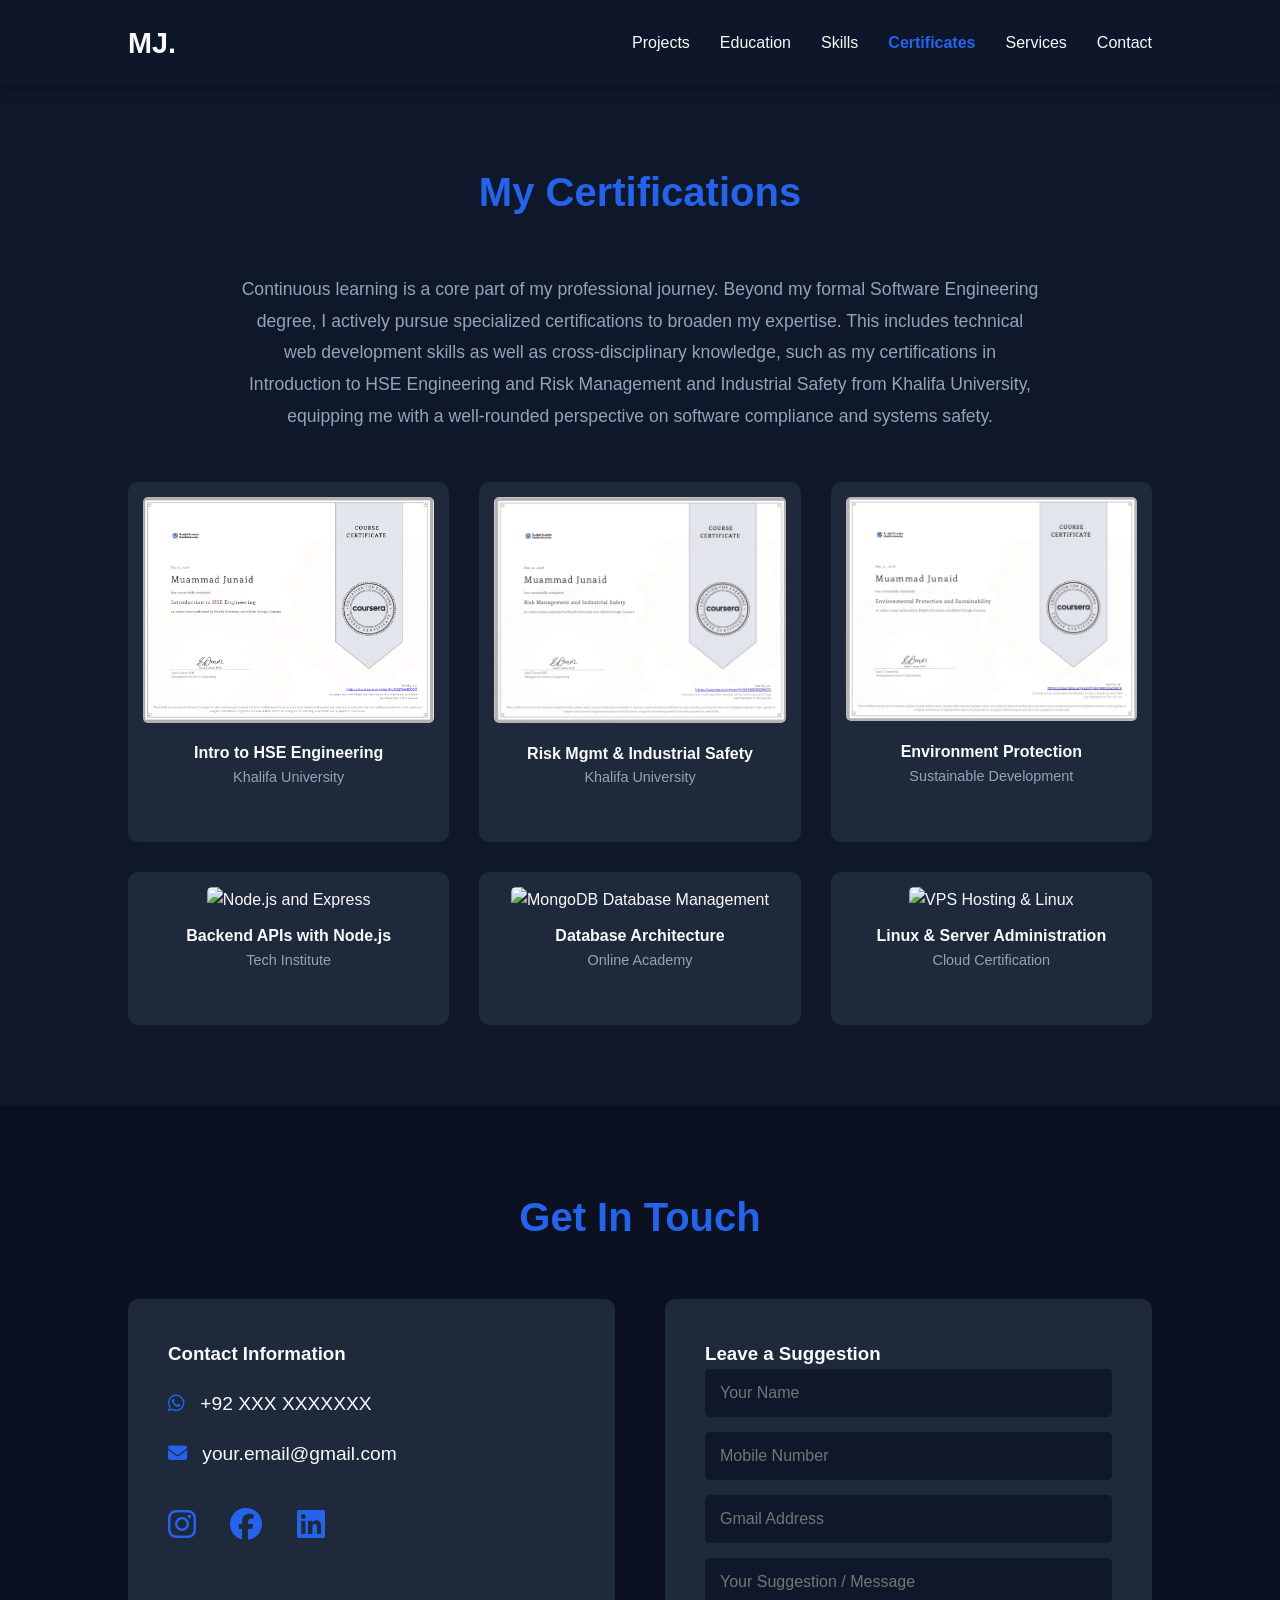
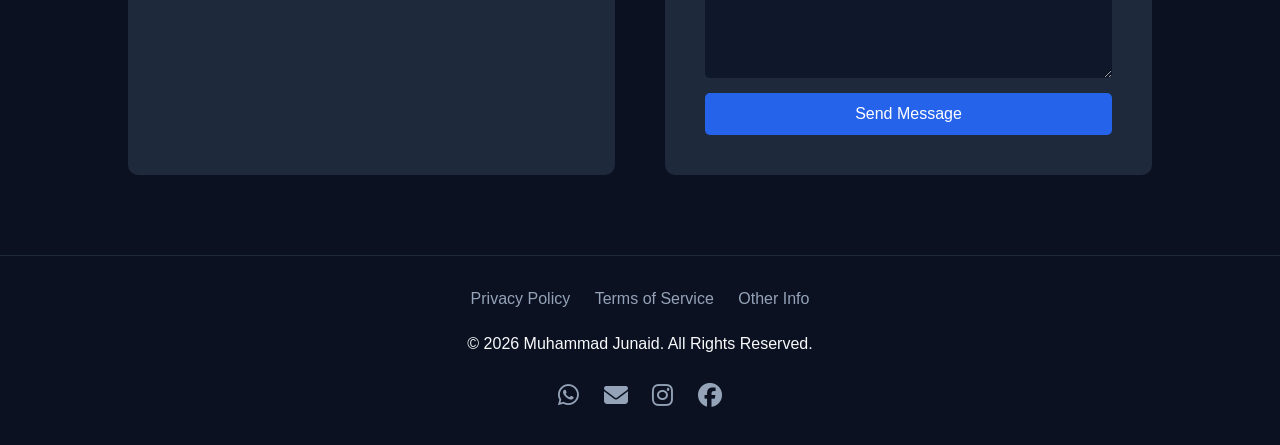
==== certificates.html @ 99971f5c "Add certificates page and portfolio assets" ====
<!DOCTYPE html>
<html lang="en">
<head>
    <meta charset="UTF-8">
    <meta name="viewport" content="width=device-width, initial-scale=1.0">
    <title>Muhammad Junaid - Certificates</title>
    <!-- Font Awesome for Icons -->
    <link rel="stylesheet" href="https://cdnjs.cloudflare.com/ajax/libs/font-awesome/6.4.0/css/all.min.css">
    
    <style>
        /* --- Global Styles --- */
        :root {
            --primary-color: #2563eb;
            --secondary-color: #1e40af;
            --dark-bg: #0f172a;
            --card-bg: #1e293b;
            --text-light: #f8fafc;
            --text-muted: #94a3b8;
        }

        * {
            margin: 0;
            padding: 0;
            box-sizing: border-box;
            font-family: 'Segoe UI', Tahoma, Geneva, Verdana, sans-serif;
        }

        html { scroll-behavior: smooth; }

        body {
            background-color: var(--dark-bg);
            color: var(--text-light);
            line-height: 1.6;
        }

        a {
            text-decoration: none;
            color: var(--text-light);
        }

        .section-padding { padding: 80px 10%; }
        .bg-alt { background-color: #0b1120; }
        .section-title {
            text-align: center;
            font-size: 2.5rem;
            margin-bottom: 50px;
            color: var(--primary-color);
        }

        .btn {
            display: inline-block;
            padding: 12px 28px;
            background-color: var(--primary-color);
            color: #fff;
            border: none;
            border-radius: 5px;
            font-size: 1rem;
            cursor: pointer;
            transition: 0.3s;
        }
        .btn:hover { background-color: var(--secondary-color); }

        /* --- Header & Nav --- */
        header {
            display: flex;
            justify-content: space-between;
            align-items: center;
            padding: 20px 10%;
            background-color: rgba(15, 23, 42, 0.95);
            position: fixed;
            width: 100%;
            top: 0;
            z-index: 1000;
            box-shadow: 0 2px 10px rgba(0,0,0,0.3);
        }

        .logo {
            font-size: 1.8rem;
            font-weight: bold;
            color: var(--primary-color);
        }

        .nav-links {
            list-style: none;
            display: flex;
            gap: 30px;
        }

        .nav-links a:hover { color: var(--primary-color); }
        .nav-links a.active {
            color: var(--primary-color);
            font-weight: bold;
        }

        .hamburger {
            display: none;
            font-size: 1.5rem;
            cursor: pointer;
        }

        /* --- Certificates Page Specifics --- */
        .cert-intro {
            max-width: 800px;
            margin: 0 auto 50px auto;
            text-align: center;
            font-size: 1.1rem;
            color: var(--text-muted);
            line-height: 1.8;
        }

        .grid-container {
            display: grid;
            grid-template-columns: repeat(auto-fit, minmax(280px, 1fr));
            gap: 30px;
        }

        .cert-card {
            background-color: var(--card-bg);
            padding: 15px;
            border-radius: 10px;
            text-align: center;
            transition: transform 0.3s;
        }

        .cert-card h4 {
            color: var(--text-light);
            margin-top: 10px;
        }
        
        .cert-card p {
            color: var(--text-muted);
            font-size: 0.9rem;
        }

        .interactive-cert {
            cursor: pointer;
            position: relative;
            overflow: hidden;
        }

        .interactive-cert img {
            width: 100%;
            border-radius: 5px;
            transition: transform 0.3s ease;
        }

        .interactive-cert:hover { transform: translateY(-10px); }
        .interactive-cert:hover img { transform: scale(1.05); }

        .click-hint {
            display: block;
            margin-top: 15px;
            font-size: 0.9rem;
            color: var(--primary-color);
            opacity: 0;
            transition: opacity 0.3s ease;
        }

        .interactive-cert:hover .click-hint { opacity: 1; }

        /* --- Image Modal (Popup) Styles --- */
        .modal {
            display: none; 
            position: fixed; 
            z-index: 2000; 
            padding-top: 100px; 
            left: 0;
            top: 0;
            width: 100%; 
            height: 100%; 
            overflow: auto; 
            background-color: rgba(0,0,0,0.9); 
        }

        .modal-content {
            margin: auto;
            display: block;
            width: 80%;
            max-width: 900px;
            border-radius: 8px;
            animation: zoom 0.3s ease;
        }

        #caption {
            margin: auto;
            display: block;
            width: 80%;
            max-width: 700px;
            text-align: center;
            color: #ccc;
            padding: 10px 0;
            height: 150px;
            font-size: 1.2rem;
        }

        @keyframes zoom {
            from {transform: scale(0)} 
            to {transform: scale(1)}
        }

        .close {
            position: absolute;
            top: 30px;
            right: 40px;
            color: #f1f1f1;
            font-size: 40px;
            font-weight: bold;
            transition: 0.3s;
            cursor: pointer;
        }

        .close:hover,
        .close:focus {
            color: #bbb;
            text-decoration: none;
        }

        /* --- Contact & Feedback --- */
        .contact-container {
            display: flex;
            gap: 50px;
            justify-content: space-between;
        }

        .contact-info, .feedback-form {
            flex: 1;
            background-color: var(--card-bg);
            padding: 40px;
            border-radius: 10px;
        }

        .contact-info p { margin: 20px 0; font-size: 1.2rem; }
        .contact-info i { color: var(--primary-color); margin-right: 10px; }

        .social-links-large { margin-top: 30px; }
        .social-links-large a {
            font-size: 2rem;
            margin-right: 20px;
            color: var(--text-muted);
            transition: 0.3s;
        }
        .social-links-large a:hover { color: var(--primary-color); }

        .feedback-form form {
            display: flex;
            flex-direction: column;
            gap: 15px;
        }

        .feedback-form input, .feedback-form textarea {
            padding: 15px;
            border-radius: 5px;
            border: none;
            background-color: #0f172a;
            color: #fff;
            font-size: 1rem;
        }

        /* --- Footer --- */
        footer {
            background-color: #0b1120;
            padding: 30px 10%;
            text-align: center;
            border-top: 1px solid #1e293b;
        }

        .footer-content {
            display: flex;
            flex-direction: column;
            align-items: center;
            gap: 20px;
        }

        .footer-links a { margin: 0 10px; color: var(--text-muted); }
        .footer-social a {
            font-size: 1.5rem;
            margin: 0 10px;
            color: var(--text-muted);
        }
        .footer-social a:hover, .footer-links a:hover { color: var(--primary-color); }

        /* --- Mobile Responsiveness --- */
        @media (max-width: 768px) {
            .contact-container { flex-direction: column; }
            .modal-content { width: 95%; }
            .nav-links {
                display: none;
                flex-direction: column;
                position: absolute;
                top: 70px;
                left: 0;
                width: 100%;
                background-color: rgba(15, 23, 42, 0.98);
                padding: 20px 0;
                text-align: center;
            }
            .nav-links.active { display: flex; }
            .hamburger { display: block; }
        }
    </style>
</head>
<body>
    <!-- Header & Navigation -->
    <header>
        <div class="logo">
            <a href="portfolio.html">MJ.</a>
        </div>
        <nav>
            <ul class="nav-links">
                <li><a href="index.html#projects">Projects</a></li>
                <li><a href="index.html#education">Education</a></li>
                <li><a href="index.html#skills">Skills</a></li>
                <li><a href="certificates.html" class="active">Certificates</a></li>
                <li><a href="index.html#services">Services</a></li>
                <li><a href="#contact">Contact</a></li>
            </ul>
            <div class="hamburger">
                <i class="fas fa-bars"></i>
            </div>
        </nav>
    </header>

    <!-- Certificates Detailed Section -->
    <section id="certificates-page" class="section-padding" style="margin-top: 80px;">
        <h2 class="section-title">My Certifications</h2>
        <div class="cert-intro">
            <p>Continuous learning is a core part of my professional journey. Beyond my formal Software Engineering degree, I actively pursue specialized certifications to broaden my expertise. This includes technical web development skills as well as cross-disciplinary knowledge, such as my certifications in Introduction to HSE Engineering and Risk Management and Industrial Safety from Khalifa University, equipping me with a well-rounded perspective on software compliance and systems safety.</p>
        </div>

        <div class="grid-container">
            <!-- Certificate 1 -->
            <div class="cert-card interactive-cert">
                <img src="/images/first.png" alt="Intro to HSE Engineering" class="cert-img">
                <h4>Intro to HSE Engineering</h4>
                <p>Khalifa University</p>
                <span class="click-hint"><i class="fas fa-search-plus"></i> Click to view</span>
            </div>
            <!-- Certificate 2 -->
            <div class="cert-card interactive-cert">
                <img src="/images/second.jpeg" alt="Risk Management & Industrial Safety" class="cert-img">
                <h4>Risk Mgmt & Industrial Safety</h4>
                <p>Khalifa University</p>
                <span class="click-hint"><i class="fas fa-search-plus"></i> Click to view</span>
            </div>
            <!-- Certificate 3 -->
            <div class="cert-card interactive-cert">
                <img src="/images/third.jpeg" alt="Environmental Science" class="cert-img">
                <h4>Environment Protection </h4>
                <p>Sustainable Development</p>
                <span class="click-hint"><i class="fas fa-search-plus"></i> Click to view</span>
            </div>
            <!-- Certificate 4 -->
            <div class="cert-card interactive-cert">
                <img src="https://via.placeholder.com/600x400?text=Node.js+and+Express" alt="Node.js and Express" class="cert-img">
                <h4>Backend APIs with Node.js</h4>
                <p>Tech Institute</p>
                <span class="click-hint"><i class="fas fa-search-plus"></i> Click to view</span>
            </div>
            <!-- Certificate 5 -->
            <div class="cert-card interactive-cert">
                <img src="https://via.placeholder.com/600x400?text=Database+Management" alt="MongoDB Database Management" class="cert-img">
                <h4>Database Architecture</h4>
                <p>Online Academy</p>
                <span class="click-hint"><i class="fas fa-search-plus"></i> Click to view</span>
            </div>
            <!-- Certificate 6 -->
            <div class="cert-card interactive-cert">
                <img src="https://via.placeholder.com/600x400?text=VPS+Hosting" alt="VPS Hosting & Linux" class="cert-img">
                <h4>Linux & Server Administration</h4>
                <p>Cloud Certification</p>
                <span class="click-hint"><i class="fas fa-search-plus"></i> Click to view</span>
            </div>
        </div>
    </section>

    <!-- The Image Modal (Hidden by default) -->
    <div id="imageModal" class="modal">
        <span class="close">&times;</span>
        <img class="modal-content" id="fullImage">
        <div id="caption"></div>
    </div>

    <!-- Contact & Feedback Section -->
    <section id="contact" class="section-padding bg-alt">
        <h2 class="section-title">Get In Touch</h2>
        <div class="contact-container">
            <div class="contact-info">
                <h3>Contact Information</h3>
                <p><i class="fab fa-whatsapp"></i> +92 XXX XXXXXXX</p>
                <p><i class="fas fa-envelope"></i> your.email@gmail.com</p>
                <div class="social-links-large">
                    <a href="#"><i class="fab fa-instagram"></i></a>
                    <a href="#"><i class="fab fa-facebook"></i></a>
                    <a href="#"><i class="fab fa-linkedin"></i></a>
                </div>
            </div>
            
            <div class="feedback-form">
                <h3>Leave a Suggestion</h3>
                <form id="contactForm" name="contactForm">
                    <input type="text" name="name" placeholder="Your Name" required>
                    <input type="tel" name="mobile" placeholder="Mobile Number" required>
                    <input type="email" name="gmail" placeholder="Gmail Address" required>
                    <textarea name="suggestion" placeholder="Your Suggestion / Message" rows="5" required></textarea>
                    <button type="submit" class="btn" id="submitBtn">Send Message</button>
                </form>
            </div>
        </div>
    </section>

    <!-- Footer -->
    <footer>
        <div class="footer-content">
            <div class="footer-links">
                <a href="#">Privacy Policy</a>
                <a href="#">Terms of Service</a>
                <a href="#">Other Info</a>
            </div>
            <p>&copy; 2026 Muhammad Junaid. All Rights Reserved.</p>
            <div class="footer-social">
                <a href="#"><i class="fab fa-whatsapp"></i></a>
                <a href="mailto:your.email@gmail.com"><i class="fas fa-envelope"></i></a>
                <a href="#"><i class="fab fa-instagram"></i></a>
                <a href="#"><i class="fab fa-facebook"></i></a>
            </div>
        </div>
    </footer>

    <!-- JavaScript -->
    <script>
        // --- Mobile Menu Logic ---
        const hamburger = document.querySelector('.hamburger');
        const navLinks = document.querySelector('.nav-links');

        hamburger.addEventListener('click', () => {
            navLinks.classList.toggle('active');
        });

        document.querySelectorAll('.nav-links a').forEach(link => {
            link.addEventListener('click', () => {
                navLinks.classList.remove('active');
            });
        });

        // --- Image Modal Popup Logic ---
        const modal = document.getElementById("imageModal");
        const modalImg = document.getElementById("fullImage");
        const captionText = document.getElementById("caption");
        const closeBtn = document.getElementsByClassName("close")[0];
        const certImages = document.querySelectorAll('.interactive-cert .cert-img');

        certImages.forEach(img => {
            img.addEventListener('click', function() {
                modal.style.display = "block";
                modalImg.src = this.src; 
                captionText.innerHTML = this.alt; 
            });
        });

        if(closeBtn) {
            closeBtn.addEventListener('click', function() {
                modal.style.display = "none";
            });
        }

        if(modal) {
            modal.addEventListener('click', function(e) {
                if(e.target === modal) {
                    modal.style.display = "none";
                }
            });
        }

        // --- Google Sheets Form Submission Logic ---
        // REPLACE THIS URL with your actual Google Apps Script Web App URL
        const scriptURL = 'YOUR_WEB_APP_URL_HERE';
        const form = document.forms['contactForm'];
        const submitBtn = document.getElementById('submitBtn');

        form.addEventListener('submit', e => {
            e.preventDefault(); 
            
            const originalBtnText = submitBtn.innerHTML;
            submitBtn.innerHTML = 'Sending...';
            submitBtn.disabled = true;

            let requestBody = new FormData(form);

            fetch(scriptURL, { method: 'POST', body: requestBody })
                .then(response => {
                    alert('Thank you! Your message has been sent successfully.');
                    form.reset(); 
                    submitBtn.innerHTML = originalBtnText; 
                    submitBtn.disabled = false; 
                })
                .catch(error => {
                    console.error('Error!', error.message);
                    alert('Oops! Something went wrong. Please try again.');
                    submitBtn.innerHTML = originalBtnText;
                    submitBtn.disabled = false;
                });
        });
    </script>
</body>
</html>
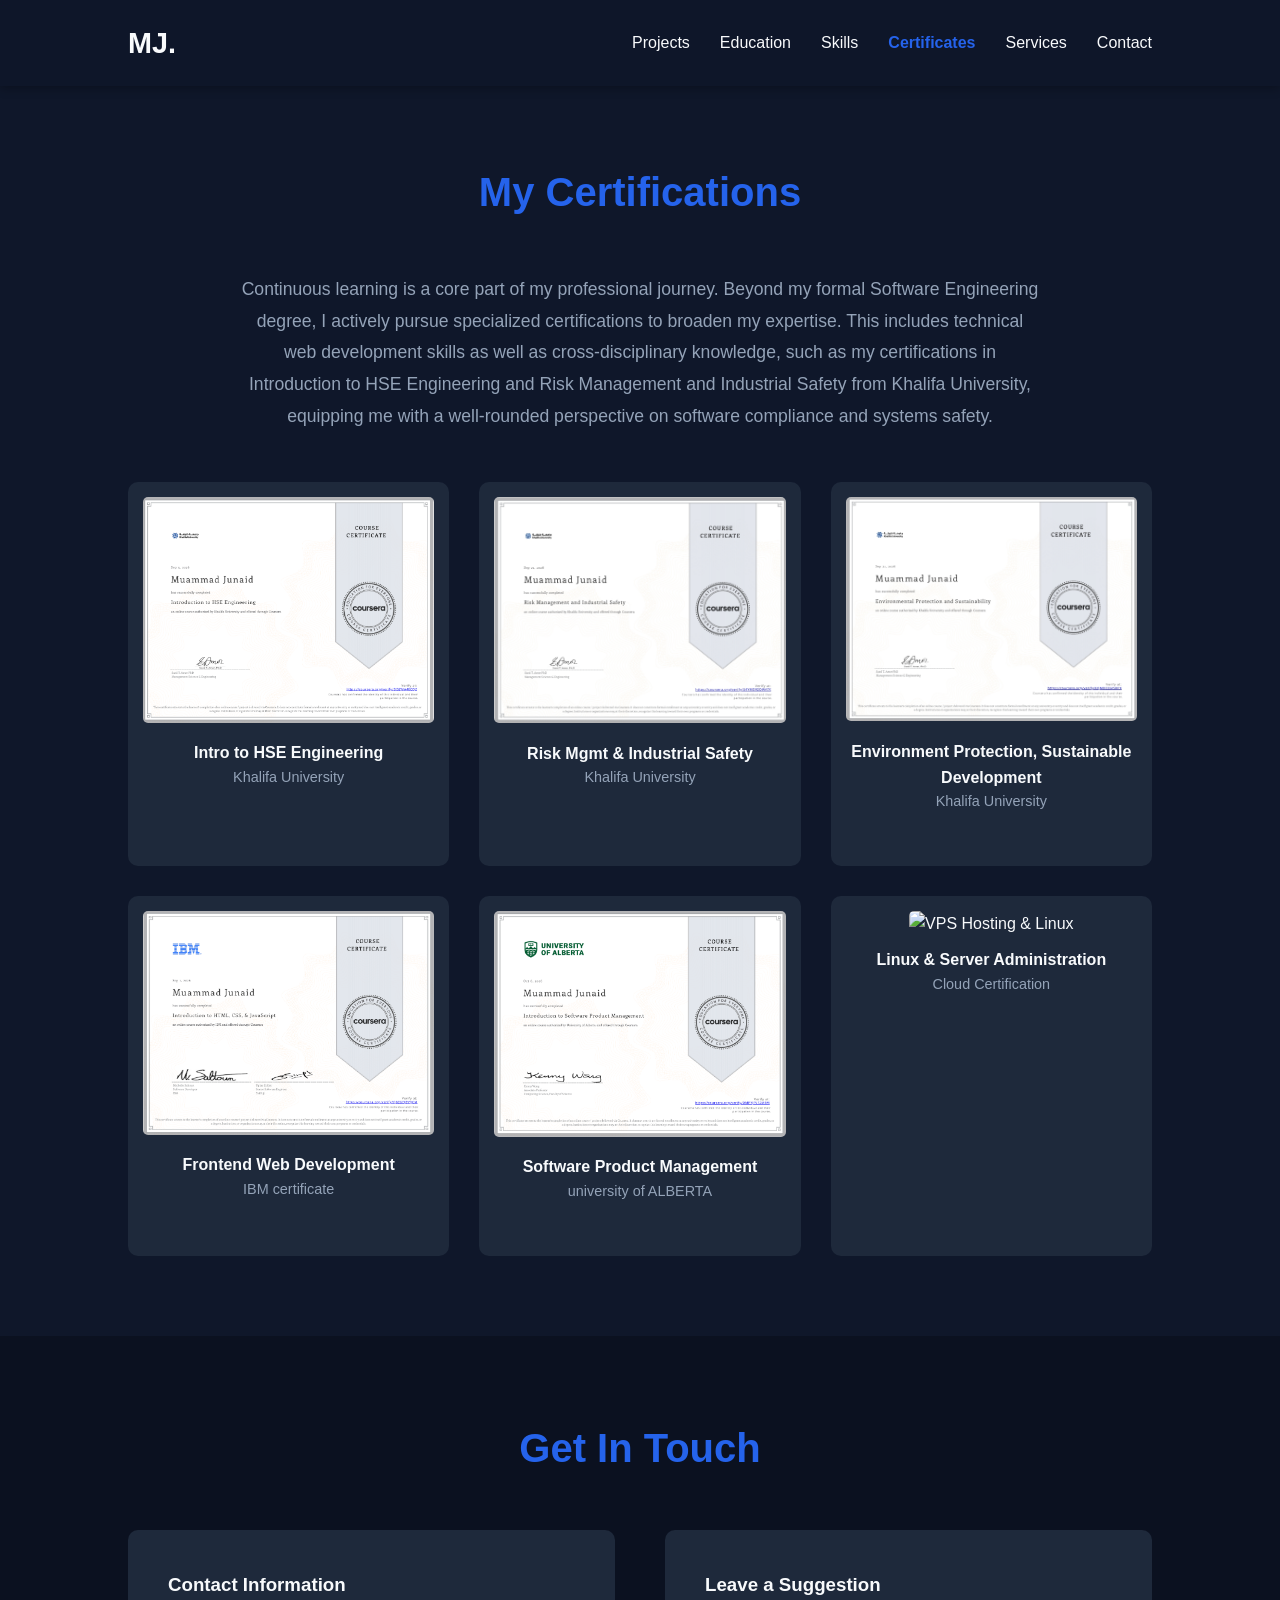
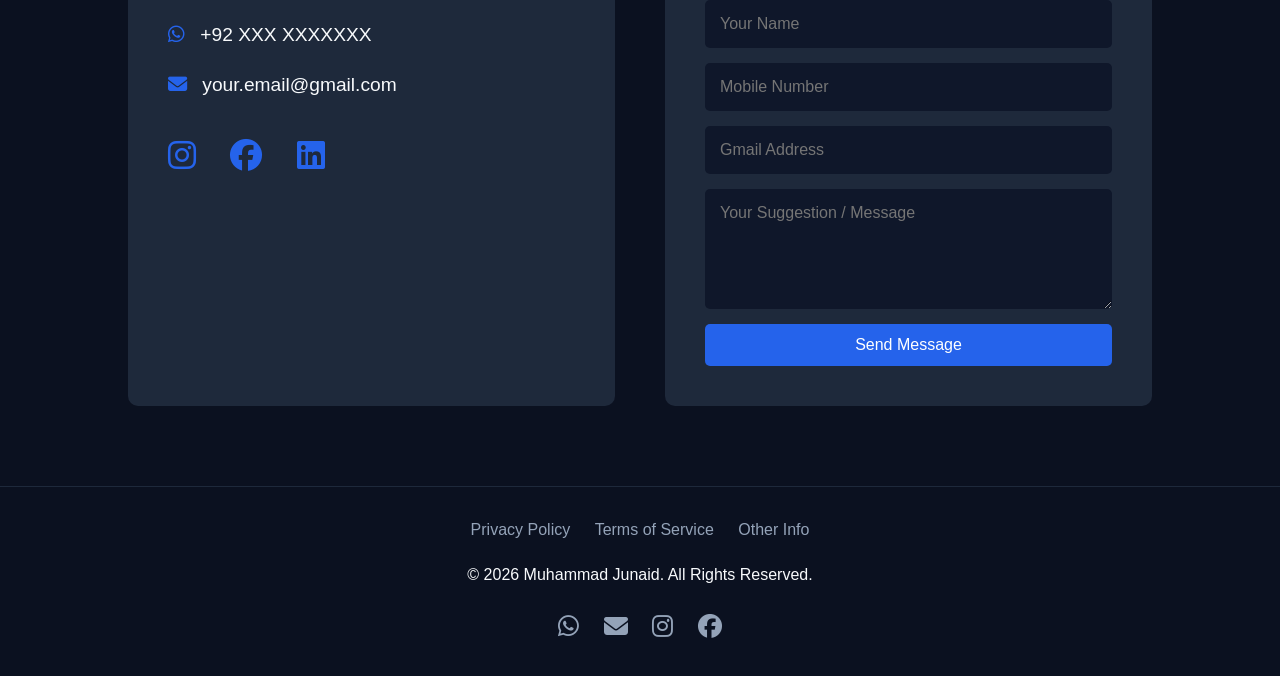
==== commit 747a38ec: "Update portfolio certificates" ====
--- a/certificates.html
+++ b/certificates.html
@@ -345,22 +345,22 @@
             <!-- Certificate 3 -->
             <div class="cert-card interactive-cert">
                 <img src="/images/third.jpeg" alt="Environmental Science" class="cert-img">
-                <h4>Environment Protection </h4>
-                <p>Sustainable Development</p>
+                <h4>Environment Protection, Sustainable Development</h4>
+                <p>Khalifa University</p>
                 <span class="click-hint"><i class="fas fa-search-plus"></i> Click to view</span>
             </div>
             <!-- Certificate 4 -->
             <div class="cert-card interactive-cert">
-                <img src="https://via.placeholder.com/600x400?text=Node.js+and+Express" alt="Node.js and Express" class="cert-img">
-                <h4>Backend APIs with Node.js</h4>
-                <p>Tech Institute</p>
+                <img src="/images/4th.png" alt="Frontend Web Development" class="cert-img">
+                <h4>Frontend Web Development</h4>
+                <p>IBM certificate </p>
                 <span class="click-hint"><i class="fas fa-search-plus"></i> Click to view</span>
             </div>
             <!-- Certificate 5 -->
             <div class="cert-card interactive-cert">
-                <img src="https://via.placeholder.com/600x400?text=Database+Management" alt="MongoDB Database Management" class="cert-img">
-                <h4>Database Architecture</h4>
-                <p>Online Academy</p>
+                <img src="/images/5th.png" alt="Software Product Management" class="cert-img">
+                <h4>Software Product Management</h4>
+                <p>university of ALBERTA </p>
                 <span class="click-hint"><i class="fas fa-search-plus"></i> Click to view</span>
             </div>
             <!-- Certificate 6 -->
